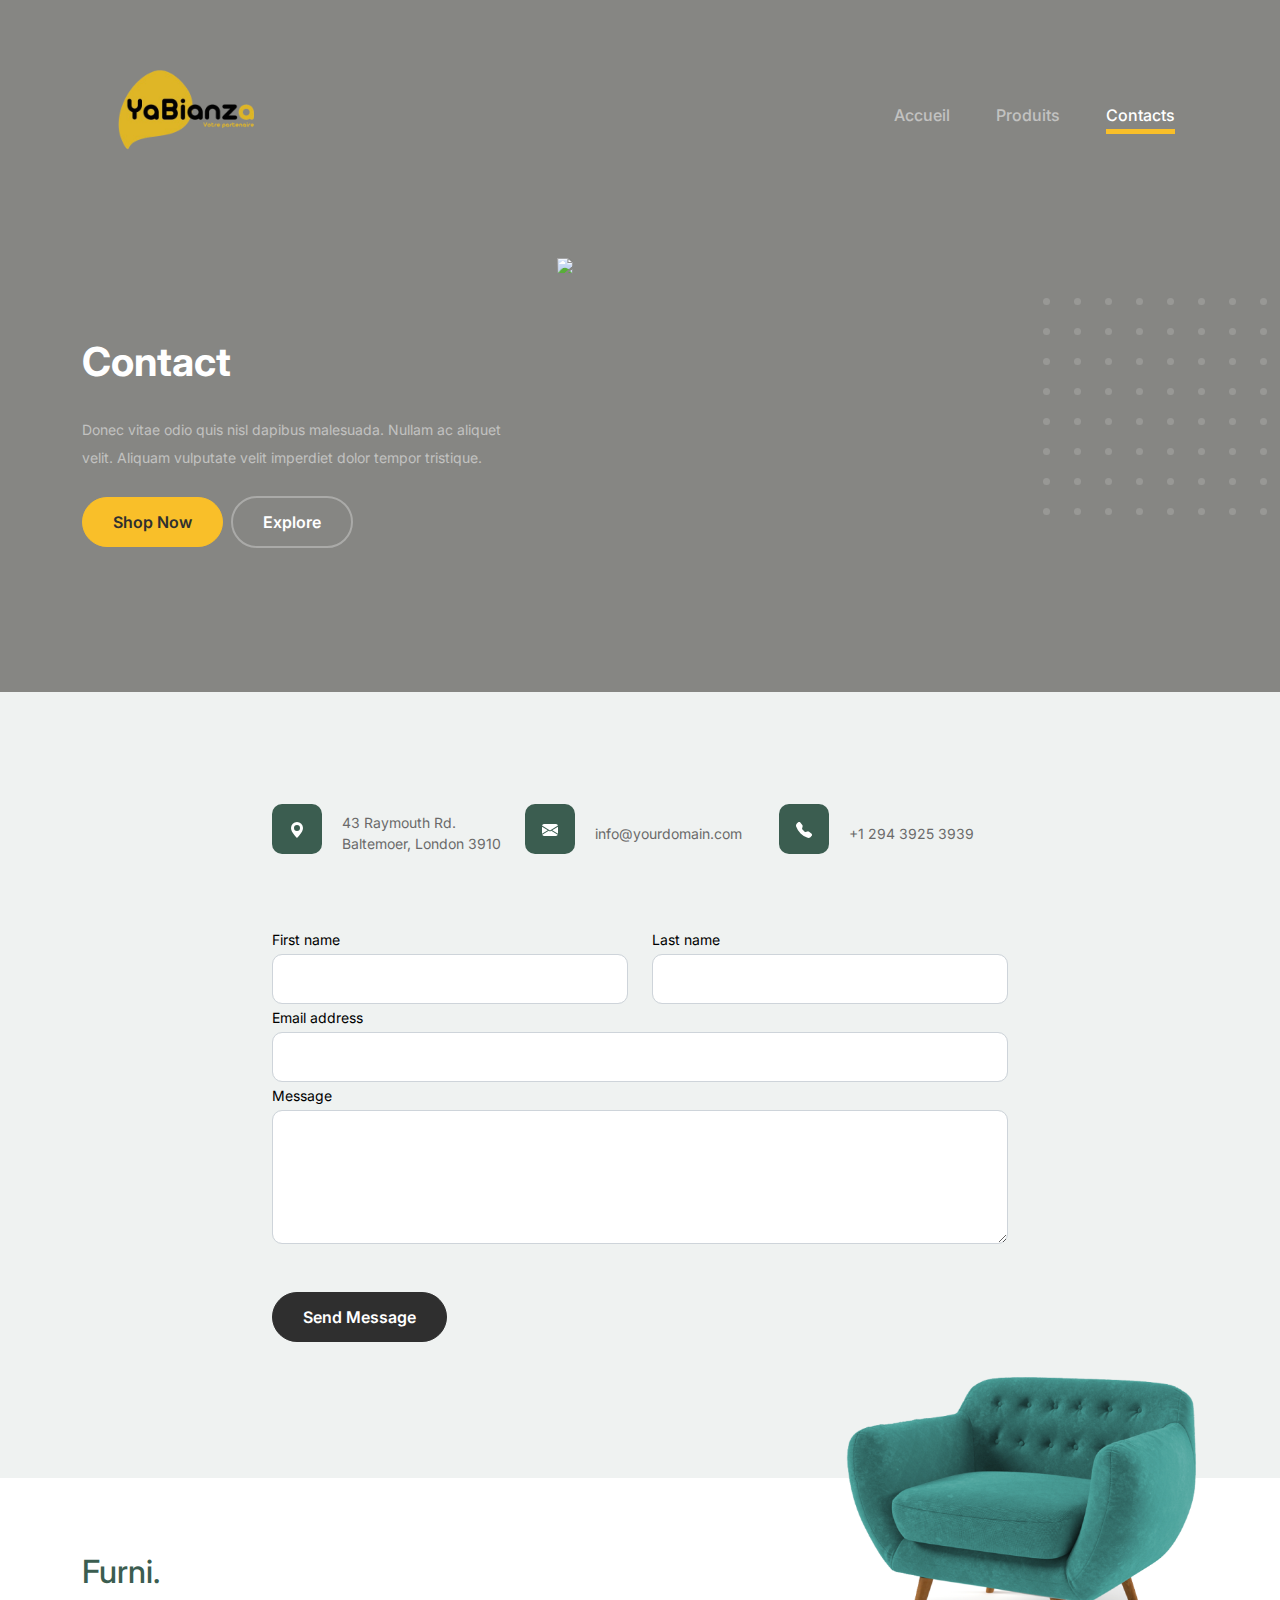
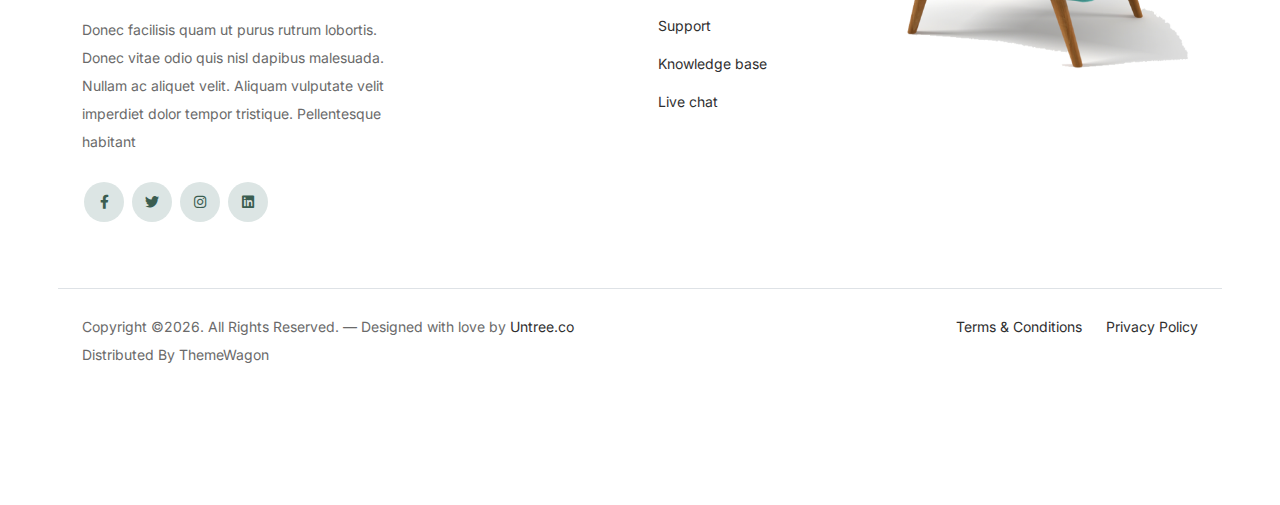
==== contact.html @ 7c20b100 "Premier version" ====
<!-- /*
* Bootstrap 5
* Template Name: Furni
* Template Author: Untree.co
* Template URI: https://untree.co/
* License: https://creativecommons.org/licenses/by/3.0/
*/ -->
<!doctype html>
<html lang="en">
<head>
  <meta charset="utf-8">
  <meta name="viewport" content="width=device-width, initial-scale=1, shrink-to-fit=no">
  <meta name="author" content="Untree.co">
  <link rel="shortcut icon" href="images/logo_ya_bianza.png">

  <meta name="description" content="" />
  <meta name="keywords" content="bootstrap, bootstrap4" />

		<!-- Bootstrap CSS -->
		<link href="css/bootstrap.min.css" rel="stylesheet">
		<link href="https://cdnjs.cloudflare.com/ajax/libs/font-awesome/6.0.0-beta3/css/all.min.css" rel="stylesheet">
		<link href="css/tiny-slider.css" rel="stylesheet">
		<link href="css/style.css" rel="stylesheet">
		<title>Ya bianza</title>
	</head>

	<body>

		<!-- Start Header/Navigation -->
		<nav class="custom-navbar navbar navbar navbar-expand-md navbar-dark bg-dark" arial-label="Furni navigation bar">

			<div class="container">
				<a >
					<img src="images/logo_ya_bianza.png" alt="&Ya bianza" style="height: 200px;">
				</a>

				<button class="navbar-toggler" type="button" data-bs-toggle="collapse" data-bs-target="#navbarsFurni" aria-controls="navbarsFurni" aria-expanded="false" aria-label="Toggle navigation">
					<span class="navbar-toggler-icon"></span>
				</button>

				<ul class="custom-navbar-nav navbar-nav ms-auto mb-2 mb-md-0">
					<li>
						<h6><a class="nav-link" href="index.html">Accueil</a></h6>
					</li>
					<li>
						<h6><a class="nav-link" href="shop.html">Produits</a></h6>
					</li>
					<li class="nav-item active">
						<h6><a class="nav-link" href="contact.html">Contacts</a></h6>
					</li>
				</ul>	
			</div>
				
		</nav>
		<!-- End Header/Navigation -->

		<!-- Start Hero Section -->
			<div class="hero">
				<div class="container">
					<div class="row justify-content-between">
						<div class="col-lg-5">
							<div class="intro-excerpt">
								<h1>Contact</h1>
								<p class="mb-4">Donec vitae odio quis nisl dapibus malesuada. Nullam ac aliquet velit. Aliquam vulputate velit imperdiet dolor tempor tristique.</p>
								<p><a href="" class="btn btn-secondary me-2">Shop Now</a><a href="#" class="btn btn-white-outline">Explore</a></p>
							</div>
						</div>
						<div class="col-lg-7">
							<div class="hero-img-wrap">
								<img src="images/couch.png" class="img-fluid">
							</div>
						</div>
					</div>
				</div>
			</div>
		<!-- End Hero Section -->

		
		<!-- Start Contact Form -->
		<div class="untree_co-section">
      <div class="container">

        <div class="block">
          <div class="row justify-content-center">


            <div class="col-md-8 col-lg-8 pb-4">


              <div class="row mb-5">
                <div class="col-lg-4">
                  <div  class="service no-shadow align-items-center link horizontal d-flex active" data-aos="fade-left" data-aos-delay="0">
                    <div class="service-icon color-1 mb-4">
                      <svg xmlns="http://www.w3.org/2000/svg" width="16" height="16" fill="currentColor" class="bi bi-geo-alt-fill" viewBox="0 0 16 16">
                        <path d="M8 16s6-5.686 6-10A6 6 0 0 0 2 6c0 4.314 6 10 6 10zm0-7a3 3 0 1 1 0-6 3 3 0 0 1 0 6z"/>
                      </svg>
                    </div> <!-- /.icon -->
                    <div class="service-contents">
                      <p>43 Raymouth Rd. Baltemoer, London 3910</p>
                    </div> <!-- /.service-contents-->
                  </div> <!-- /.service -->
                </div>

                <div class="col-lg-4">
                  <div  class="service no-shadow align-items-center link horizontal d-flex active" data-aos="fade-left" data-aos-delay="0">
                    <div class="service-icon color-1 mb-4">
                      <svg xmlns="http://www.w3.org/2000/svg" width="16" height="16" fill="currentColor" class="bi bi-envelope-fill" viewBox="0 0 16 16">
                        <path d="M.05 3.555A2 2 0 0 1 2 2h12a2 2 0 0 1 1.95 1.555L8 8.414.05 3.555zM0 4.697v7.104l5.803-3.558L0 4.697zM6.761 8.83l-6.57 4.027A2 2 0 0 0 2 14h12a2 2 0 0 0 1.808-1.144l-6.57-4.027L8 9.586l-1.239-.757zm3.436-.586L16 11.801V4.697l-5.803 3.546z"/>
                      </svg>
                    </div> <!-- /.icon -->
                    <div class="service-contents">
                      <p>info@yourdomain.com</p>
                    </div> <!-- /.service-contents-->
                  </div> <!-- /.service -->
                </div>

                <div class="col-lg-4">
                  <div  class="service no-shadow align-items-center link horizontal d-flex active" data-aos="fade-left" data-aos-delay="0">
                    <div class="service-icon color-1 mb-4">
                      <svg xmlns="http://www.w3.org/2000/svg" width="16" height="16" fill="currentColor" class="bi bi-telephone-fill" viewBox="0 0 16 16">
                        <path fill-rule="evenodd" d="M1.885.511a1.745 1.745 0 0 1 2.61.163L6.29 2.98c.329.423.445.974.315 1.494l-.547 2.19a.678.678 0 0 0 .178.643l2.457 2.457a.678.678 0 0 0 .644.178l2.189-.547a1.745 1.745 0 0 1 1.494.315l2.306 1.794c.829.645.905 1.87.163 2.611l-1.034 1.034c-.74.74-1.846 1.065-2.877.702a18.634 18.634 0 0 1-7.01-4.42 18.634 18.634 0 0 1-4.42-7.009c-.362-1.03-.037-2.137.703-2.877L1.885.511z"/>
                      </svg>
                    </div> <!-- /.icon -->
                    <div class="service-contents">
                      <p>+1 294 3925 3939</p>
                    </div> <!-- /.service-contents-->
                  </div> <!-- /.service -->
                </div>
              </div>

              <form>
                <div class="row">
                  <div class="col-6">
                    <div class="form-group">
                      <label class="text-black" for="fname">First name</label>
                      <input type="text" class="form-control" id="fname">
                    </div>
                  </div>
                  <div class="col-6">
                    <div class="form-group">
                      <label class="text-black" for="lname">Last name</label>
                      <input type="text" class="form-control" id="lname">
                    </div>
                  </div>
                </div>
                <div class="form-group">
                  <label class="text-black" for="email">Email address</label>
                  <input type="email" class="form-control" id="email">
                </div>

                <div class="form-group mb-5">
                  <label class="text-black" for="message">Message</label>
                  <textarea name="" class="form-control" id="message" cols="30" rows="5"></textarea>
                </div>

                <button type="submit" class="btn btn-primary-hover-outline">Send Message</button>
              </form>

            </div>

          </div>

        </div>

      </div>


    </div>
  </div>

  <!-- End Contact Form -->

		

		<!-- Start Footer Section -->
		<footer class="footer-section">
			<div class="container relative">

				<div class="sofa-img">
					<img src="images/sofa.png" alt="Image" class="img-fluid">
				</div>

				<div class="row">
				</div>

				<div class="row g-5 mb-5">
					<div class="col-lg-4">
						<div class="mb-4 footer-logo-wrap"><a href="#" class="footer-logo">Furni<span>.</span></a></div>
						<p class="mb-4">Donec facilisis quam ut purus rutrum lobortis. Donec vitae odio quis nisl dapibus malesuada. Nullam ac aliquet velit. Aliquam vulputate velit imperdiet dolor tempor tristique. Pellentesque habitant</p>

						<ul class="list-unstyled custom-social">
							<li><a href="#"><span class="fa fa-brands fa-facebook-f"></span></a></li>
							<li><a href="#"><span class="fa fa-brands fa-twitter"></span></a></li>
							<li><a href="#"><span class="fa fa-brands fa-instagram"></span></a></li>
							<li><a href="#"><span class="fa fa-brands fa-linkedin"></span></a></li>
						</ul>
					</div>

					<div class="col-lg-8">
						<div class="row links-wrap">
							<div class="col-6 col-sm-6 col-md-3">

							</div>

							<div class="col-6 col-sm-6 col-md-3">
								<ul class="list-unstyled">
									<li><a href="#">Support</a></li>
									<li><a href="#">Knowledge base</a></li>
									<li><a href="#">Live chat</a></li>
								</ul>
							</div>
					</div>

				</div>

				<div class="border-top copyright">
					<div class="row pt-4">
						<div class="col-lg-6">
							<p class="mb-2 text-center text-lg-start">Copyright &copy;<script>document.write(new Date().getFullYear());</script>. All Rights Reserved. &mdash; Designed with love by <a href="https://untree.co">Untree.co</a> Distributed By <a hreff="https://themewagon.com">ThemeWagon</a>  <!-- License information: https://untree.co/license/ -->
            </p>
						</div>

						<div class="col-lg-6 text-center text-lg-end">
							<ul class="list-unstyled d-inline-flex ms-auto">
								<li class="me-4"><a href="#">Terms &amp; Conditions</a></li>
								<li><a href="#">Privacy Policy</a></li>
							</ul>
						</div>

					</div>
				</div>

			</div>
		</footer>
		<!-- End Footer Section -->	


		<script src="js/bootstrap.bundle.min.js"></script>
		<script src="js/tiny-slider.js"></script>
		<script src="js/custom.js"></script>
	</body>

</html>
---- css/tiny-slider.css ----
.tns-outer{padding:0 !important}.tns-outer [hidden]{display:none !important}.tns-outer [aria-controls],.tns-outer [data-action]{cursor:pointer}.tns-slider{-webkit-transition:all 0s;-moz-transition:all 0s;transition:all 0s}.tns-slider>.tns-item{-webkit-box-sizing:border-box;-moz-box-sizing:border-box;box-sizing:border-box}.tns-horizontal.tns-subpixel{white-space:nowrap}.tns-horizontal.tns-subpixel>.tns-item{display:inline-block;vertical-align:top;white-space:normal}.tns-horizontal.tns-no-subpixel:after{content:'';display:table;clear:both}.tns-horizontal.tns-no-subpixel>.tns-item{float:left}.tns-horizontal.tns-carousel.tns-no-subpixel>.tns-item{margin-right:-100%}.tns-no-calc{position:relative;left:0}.tns-gallery{position:relative;left:0;min-height:1px}.tns-gallery>.tns-item{position:absolute;left:-100%;-webkit-transition:transform 0s, opacity 0s;-moz-transition:transform 0s, opacity 0s;transition:transform 0s, opacity 0s}.tns-gallery>.tns-slide-active{position:relative;left:auto !important}.tns-gallery>.tns-moving{-webkit-transition:all 0.25s;-moz-transition:all 0.25s;transition:all 0.25s}.tns-autowidth{display:inline-block}.tns-lazy-img{-webkit-transition:opacity 0.6s;-moz-transition:opacity 0.6s;transition:opacity 0.6s;opacity:0.6}.tns-lazy-img.tns-complete{opacity:1}.tns-ah{-webkit-transition:height 0s;-moz-transition:height 0s;transition:height 0s}.tns-ovh{overflow:hidden}.tns-visually-hidden{position:absolute;left:-10000em}.tns-transparent{opacity:0;visibility:hidden}.tns-fadeIn{opacity:1;filter:alpha(opacity=100);z-index:0}.tns-normal,.tns-fadeOut{opacity:0;filter:alpha(opacity=0);z-index:-1}.tns-vpfix{white-space:nowrap}.tns-vpfix>div,.tns-vpfix>li{display:inline-block}.tns-t-subp2{margin:0 auto;width:310px;position:relative;height:10px;overflow:hidden}.tns-t-ct{width:2333.3333333%;width:-webkit-calc(100% * 70 / 3);width:-moz-calc(100% * 70 / 3);width:calc(100% * 70 / 3);position:absolute;right:0}.tns-t-ct:after{content:'';display:table;clear:both}.tns-t-ct>div{width:1.4285714%;width:-webkit-calc(100% / 70);width:-moz-calc(100% / 70);width:calc(100% / 70);height:10px;float:left}

/*# sourceMappingURL=sourcemaps/tiny-slider.css.map */
---- css/style.css ----
/*
* Template Name: UntreeStore
* Template Author: Untree.co
* Author URI: https://untree.co/
* License: https://creativecommons.org/licenses/by/3.0/
*/
@import url("https://fonts.googleapis.com/css2?family=Inter:wght@400;500;600;700;800&display=swap");
body {
  overflow-x: hidden;
  position: relative; }

body {
  font-family: "Inter", sans-serif;
  font-weight: 400;
  line-height: 28px;
  color: #6a6a6a;
  font-size: 14px;
  background-color: #eff2f1; }

a {
  text-decoration: none;
  -webkit-transition: .3s all ease;
  -o-transition: .3s all ease;
  transition: .3s all ease;
  color: #2f2f2f;
  text-decoration: underline; }
  a:hover {
    color: #2f2f2f;
    text-decoration: none; }
  a.more {
    font-weight: 600; }

.custom-navbar {
  background: #868683 !important;
  padding-top: 20px;
  padding-bottom: 20px; }
  .custom-navbar .navbar-brand {
    font-size: 32px;
    font-weight: 600; }
    .custom-navbar .navbar-brand > span {
      opacity: .4; }
  .custom-navbar .navbar-toggler {
    border-color: transparent; }
    .custom-navbar .navbar-toggler:active, .custom-navbar .navbar-toggler:focus {
      -webkit-box-shadow: none;
      box-shadow: none;
      outline: none; }
  @media (min-width: 992px) {
    .custom-navbar .custom-navbar-nav li {
      margin-left: 15px;
      margin-right: 15px; } }
  .custom-navbar .custom-navbar-nav li a {
    font-weight: 500;
    color: #ffffff !important;
    opacity: .5;
    -webkit-transition: .3s all ease;
    -o-transition: .3s all ease;
    transition: .3s all ease;
    position: relative; }
    @media (min-width: 768px) {
      .custom-navbar .custom-navbar-nav li a:before {
        content: "";
        position: absolute;
        bottom: 0;
        left: 8px;
        right: 8px;
        background: #f9bf29;
        height: 5px;
        opacity: 1;
        visibility: visible;
        width: 0;
        -webkit-transition: .15s all ease-out;
        -o-transition: .15s all ease-out;
        transition: .15s all ease-out; } }
    .custom-navbar .custom-navbar-nav li a:hover {
      opacity: 1; }
      .custom-navbar .custom-navbar-nav li a:hover:before {
        width: calc(100% - 16px); }
  .custom-navbar .custom-navbar-nav li.active a {
    opacity: 1; }
    .custom-navbar .custom-navbar-nav li.active a:before {
      width: calc(100% - 16px); }
  .custom-navbar .custom-navbar-cta {
    margin-left: 0 !important;
    -webkit-box-orient: horizontal;
    -webkit-box-direction: normal;
    -ms-flex-direction: row;
    flex-direction: row; }
    @media (min-width: 768px) {
      .custom-navbar .custom-navbar-cta {
        margin-left: 40px !important; } }
    .custom-navbar .custom-navbar-cta li {
      margin-left: 0px;
      margin-right: 0px; }
      .custom-navbar .custom-navbar-cta li:first-child {
        margin-right: 20px; }

.hero {
  background: #868683;
  padding: calc(4rem - 30px) 0 0rem 0; }
  @media (min-width: 768px) {
    .hero {
      padding: calc(4rem - 30px) 0 4rem 0; } }
  @media (min-width: 992px) {
    .hero {
      padding: calc(8rem - 30px) 0 8rem 0; } }
  .hero .intro-excerpt {
    position: relative;
    z-index: 4; }
    @media (min-width: 992px) {
      .hero .intro-excerpt {
        max-width: 450px; } }
  .hero h1 {
    font-weight: 700;
    color: #ffffff;
    margin-bottom: 30px; }
    @media (min-width: 1400px) {
      .hero h1 {
        font-size: 54px; } }
  .hero p {
    color: rgba(255, 255, 255, 0.5);
    margin-botom: 30px; }
  .hero .hero-img-wrap {
    position: relative; }
    .hero .hero-img-wrap img {
      position: relative;
      top: 0px;
      right: 0px;
      z-index: 2;
      max-width: 780px;
      left: -20px; }
      @media (min-width: 768px) {
        .hero .hero-img-wrap img {
          right: 0px;
          left: -100px; } }
      @media (min-width: 992px) {
        .hero .hero-img-wrap img {
          left: 0px;
          top: -80px;
          position: absolute;
          right: -50px; } }
      @media (min-width: 1200px) {
        .hero .hero-img-wrap img {
          left: 0px;
          top: -80px;
          right: -100px; } }
    .hero .hero-img-wrap:after {
      content: "";
      position: absolute;
      width: 255px;
      height: 217px;
      background-image: url("../images/dots-light.svg");
      background-size: contain;
      background-repeat: no-repeat;
      right: -100px;
      top: -0px; }
      @media (min-width: 1200px) {
        .hero .hero-img-wrap:after {
          top: -40px; } }

.btn {
  font-weight: 600;
  padding: 12px 30px;
  border-radius: 30px;
  color: #ffffff;
  background: #2f2f2f;
  border-color: #2f2f2f; }
  .btn:hover {
    color: #ffffff;
    background: #222222;
    border-color: #222222; }
  .btn:active, .btn:focus {
    outline: none !important;
    -webkit-box-shadow: none;
    box-shadow: none; }
  .btn.btn-primary {
    background: #3b5d50;
    border-color: #3b5d50; }
    .btn.btn-primary:hover {
      background: #314d43;
      border-color: #314d43; }
  .btn.btn-secondary {
    color: #2f2f2f;
    background: #f9bf29;
    border-color: #f9bf29; }
    .btn.btn-secondary:hover {
      background: #f8b810;
      border-color: #f8b810; }
  .btn.btn-white-outline {
    background: transparent;
    border-width: 2px;
    border-color: rgba(255, 255, 255, 0.3); }
    .btn.btn-white-outline:hover {
      border-color: white;
      color: #ffffff; }

.section-title {
  color: #2f2f2f; }

.product-section {
  padding: 7rem 0; }
  .product-section .product-item {
    text-align: center;
    text-decoration: none;
    display: block;
    position: relative;
    padding-bottom: 50px;
    cursor: pointer; }
    .product-section .product-item .product-thumbnail {
      margin-bottom: 30px;
      position: relative;
      top: 0;
      -webkit-transition: .3s all ease;
      -o-transition: .3s all ease;
      transition: .3s all ease; }
    .product-section .product-item h3 {
      font-weight: 600;
      font-size: 16px; }
    .product-section .product-item strong {
      font-weight: 800 !important;
      font-size: 18px !important; }
    .product-section .product-item h3, .product-section .product-item strong {
      color: #2f2f2f;
      text-decoration: none; }
    .product-section .product-item .icon-cross {
      position: absolute;
      width: 35px;
      height: 35px;
      display: inline-block;
      background: #2f2f2f;
      bottom: 15px;
      left: 50%;
      -webkit-transform: translateX(-50%);
      -ms-transform: translateX(-50%);
      transform: translateX(-50%);
      margin-bottom: -17.5px;
      border-radius: 50%;
      opacity: 0;
      visibility: hidden;
      -webkit-transition: .3s all ease;
      -o-transition: .3s all ease;
      transition: .3s all ease; }
      .product-section .product-item .icon-cross img {
        position: absolute;
        left: 50%;
        top: 50%;
        -webkit-transform: translate(-50%, -50%);
        -ms-transform: translate(-50%, -50%);
        transform: translate(-50%, -50%); }
    .product-section .product-item:before {
      bottom: 0;
      left: 0;
      right: 0;
      position: absolute;
      content: "";
      background: #dce5e4;
      height: 0%;
      z-index: -1;
      border-radius: 10px;
      -webkit-transition: .3s all ease;
      -o-transition: .3s all ease;
      transition: .3s all ease; }
    .product-section .product-item:hover .product-thumbnail {
      top: -25px; }
    .product-section .product-item:hover .icon-cross {
      bottom: 0;
      opacity: 1;
      visibility: visible; }
    .product-section .product-item:hover:before {
      height: 70%; }

.why-choose-section {
  padding: 7rem 0; }
  .why-choose-section .img-wrap {
    position: relative; }
    .why-choose-section .img-wrap:before {
      position: absolute;
      content: "";
      width: 255px;
      height: 217px;
      background-image: url("../images/dots-yellow.svg");
      background-repeat: no-repeat;
      background-size: contain;
      -webkit-transform: translate(-40%, -40%);
      -ms-transform: translate(-40%, -40%);
      transform: translate(-40%, -40%);
      z-index: -1; }
    .why-choose-section .img-wrap img {
      border-radius: 20px; }

.feature {
  margin-bottom: 30px; }
  .feature .icon {
    display: inline-block;
    position: relative;
    margin-bottom: 20px; }
    .feature .icon:before {
      content: "";
      width: 33px;
      height: 33px;
      position: absolute;
      background: rgba(59, 93, 80, 0.2);
      border-radius: 50%;
      right: -8px;
      bottom: 0; }
  .feature h3 {
    font-size: 14px;
    color: #2f2f2f; }
  .feature p {
    font-size: 14px;
    line-height: 22px;
    color: #6a6a6a; }

  
.custom-list {
  width: 100%; }
  .custom-list li {
    display: inline-block;
    width: calc(50% - 20px);
    margin-bottom: 12px;
    line-height: 1.5;
    position: relative;
    padding-left: 20px; }
    .custom-list li:before {
      content: "";
      width: 8px;
      height: 8px;
      border-radius: 50%;
      border: 2px solid #3b5d50;
      position: absolute;
      left: 0;
      top: 8px; }

.popular-product {
  padding: 0 0 7rem 0; }
  .popular-product .product-item-sm h3 {
    font-size: 14px;
    font-weight: 700;
    color: #2f2f2f; }
  .popular-product .product-item-sm a {
    text-decoration: none;
    color: #2f2f2f;
    -webkit-transition: .3s all ease;
    -o-transition: .3s all ease;
    transition: .3s all ease; }
    .popular-product .product-item-sm a:hover {
      color: rgba(47, 47, 47, 0.5); }
  .popular-product .product-item-sm p {
    line-height: 1.4;
    margin-bottom: 10px;
    font-size: 14px; }
  .popular-product .product-item-sm .thumbnail {
    margin-right: 10px;
    -webkit-box-flex: 0;
    -ms-flex: 0 0 120px;
    flex: 0 0 120px;
    position: relative; }
    .popular-product .product-item-sm .thumbnail:before {
      content: "";
      position: absolute;
      border-radius: 20px;
      background: #dce5e4;
      width: 98px;
      height: 98px;
      top: 50%;
      left: 50%;
      -webkit-transform: translate(-50%, -50%);
      -ms-transform: translate(-50%, -50%);
      transform: translate(-50%, -50%);
      z-index: -1; }

.testimonial-section {
  padding: 3rem 0 7rem 0; }

.testimonial-slider-wrap {
  position: relative; }
  .testimonial-slider-wrap .tns-inner {
    padding-top: 30px; }
  .testimonial-slider-wrap .item .testimonial-block blockquote {
    font-size: 16px; }
    @media (min-width: 768px) {
      .testimonial-slider-wrap .item .testimonial-block blockquote {
        line-height: 32px;
        font-size: 18px; } }
  .testimonial-slider-wrap .item .testimonial-block .author-info .author-pic {
    margin-bottom: 20px; }
    .testimonial-slider-wrap .item .testimonial-block .author-info .author-pic img {
      max-width: 80px;
      border-radius: 50%; }
  .testimonial-slider-wrap .item .testimonial-block .author-info h3 {
    font-size: 14px;
    font-weight: 700;
    color: #2f2f2f;
    margin-bottom: 0; }
  .testimonial-slider-wrap #testimonial-nav {
    position: absolute;
    top: 50%;
    z-index: 99;
    width: 100%;
    display: none; }
    @media (min-width: 768px) {
      .testimonial-slider-wrap #testimonial-nav {
        display: block; } }
    .testimonial-slider-wrap #testimonial-nav > span {
      cursor: pointer;
      position: absolute;
      width: 58px;
      height: 58px;
      line-height: 58px;
      border-radius: 50%;
      background: rgba(59, 93, 80, 0.1);
      color: #2f2f2f;
      -webkit-transition: .3s all ease;
      -o-transition: .3s all ease;
      transition: .3s all ease; }
      .testimonial-slider-wrap #testimonial-nav > span:hover {
        background: #3b5d50;
        color: #ffffff; }
    .testimonial-slider-wrap #testimonial-nav .prev {
      left: -10px; }
    .testimonial-slider-wrap #testimonial-nav .next {
      right: 0; }
  .testimonial-slider-wrap .tns-nav {
    position: absolute;
    bottom: -50px;
    left: 50%;
    -webkit-transform: translateX(-50%);
    -ms-transform: translateX(-50%);
    transform: translateX(-50%); }
    .testimonial-slider-wrap .tns-nav button {
      background: none;
      border: none;
      display: inline-block;
      position: relative;
      width: 0 !important;
      height: 7px !important;
      margin: 2px; }
      .testimonial-slider-wrap .tns-nav button:active, .testimonial-slider-wrap .tns-nav button:focus, .testimonial-slider-wrap .tns-nav button:hover {
        outline: none;
        -webkit-box-shadow: none;
        box-shadow: none;
        background: none; }
      .testimonial-slider-wrap .tns-nav button:before {
        display: block;
        width: 7px;
        height: 7px;
        left: 0;
        top: 0;
        position: absolute;
        content: "";
        border-radius: 50%;
        -webkit-transition: .3s all ease;
        -o-transition: .3s all ease;
        transition: .3s all ease;
        background-color: #d6d6d6; }
      .testimonial-slider-wrap .tns-nav button:hover:before, .testimonial-slider-wrap .tns-nav button.tns-nav-active:before {
        background-color: #3b5d50; }

.before-footer-section {
  padding: 7rem 0 12rem 0 !important; }

.blog-section {
  padding: 7rem 0 12rem 0; }
  .blog-section .post-entry a {
    text-decoration: none; }
  .blog-section .post-entry .post-thumbnail {
    display: block;
    margin-bottom: 20px; }
    .blog-section .post-entry .post-thumbnail img {
      border-radius: 20px;
      -webkit-transition: .3s all ease;
      -o-transition: .3s all ease;
      transition: .3s all ease; }
  .blog-section .post-entry .post-content-entry {
    padding-left: 15px;
    padding-right: 15px; }
    .blog-section .post-entry .post-content-entry h3 {
      font-size: 16px;
      margin-bottom: 0;
      font-weight: 600;
      margin-bottom: 7px; }
    .blog-section .post-entry .post-content-entry .meta {
      font-size: 14px; }
      .blog-section .post-entry .post-content-entry .meta a {
        font-weight: 600; }
  .blog-section .post-entry:hover .post-thumbnail img, .blog-section .post-entry:focus .post-thumbnail img {
    opacity: .7; }

.footer-section {
  padding: 80px 0;
  background: #ffffff; }
  .footer-section .relative {
    position: relative; }
  .footer-section a {
    text-decoration: none;
    color: #2f2f2f;
    -webkit-transition: .3s all ease;
    -o-transition: .3s all ease;
    transition: .3s all ease; }
    .footer-section a:hover {
      color: rgba(47, 47, 47, 0.5); }
  .footer-section .subscription-form {
    margin-bottom: 40px;
    position: relative;
    z-index: 2;
    margin-top: 100px; }
    @media (min-width: 992px) {
      .footer-section .subscription-form {
        margin-top: 0px;
        margin-bottom: 80px; } }
    .footer-section .subscription-form h3 {
      font-size: 18px;
      font-weight: 500;
      color: #3b5d50; }
    .footer-section .subscription-form .form-control {
      height: 50px;
      border-radius: 10px;
      font-family: "Inter", sans-serif; }
      .footer-section .subscription-form .form-control:active, .footer-section .subscription-form .form-control:focus {
        outline: none;
        -webkit-box-shadow: none;
        box-shadow: none;
        border-color: #3b5d50;
        -webkit-box-shadow: 0 1px 4px 0 rgba(0, 0, 0, 0.2);
        box-shadow: 0 1px 4px 0 rgba(0, 0, 0, 0.2); }
      .footer-section .subscription-form .form-control::-webkit-input-placeholder {
        font-size: 14px; }
      .footer-section .subscription-form .form-control::-moz-placeholder {
        font-size: 14px; }
      .footer-section .subscription-form .form-control:-ms-input-placeholder {
        font-size: 14px; }
      .footer-section .subscription-form .form-control:-moz-placeholder {
        font-size: 14px; }
    .footer-section .subscription-form .btn {
      border-radius: 10px !important; }
  .footer-section .sofa-img {
    position: absolute;
    top: -200px;
    z-index: 1;
    right: 0; }
    .footer-section .sofa-img img {
      max-width: 380px; }
  .footer-section .links-wrap {
    margin-top: 0px; }
    @media (min-width: 992px) {
      .footer-section .links-wrap {
        margin-top: 54px; } }
    .footer-section .links-wrap ul li {
      margin-bottom: 10px; }
  .footer-section .footer-logo-wrap .footer-logo {
    font-size: 32px;
    font-weight: 500;
    text-decoration: none;
    color: #3b5d50; }
  .footer-section .custom-social li {
    margin: 2px;
    display: inline-block; }
    .footer-section .custom-social li a {
      width: 40px;
      height: 40px;
      text-align: center;
      line-height: 40px;
      display: inline-block;
      background: #dce5e4;
      color: #3b5d50;
      border-radius: 50%; }
      .footer-section .custom-social li a:hover {
        background: #3b5d50;
        color: #ffffff; }
  .footer-section .border-top {
    border-color: #dce5e4; }
    .footer-section .border-top.copyright {
      font-size: 14px !important; }

.untree_co-section {
  padding: 7rem 0; }

.form-control {
  height: 50px;
  border-radius: 10px;
  font-family: "Inter", sans-serif; }
  .form-control:active, .form-control:focus {
    outline: none;
    -webkit-box-shadow: none;
    box-shadow: none;
    border-color: #3b5d50;
    -webkit-box-shadow: 0 1px 4px 0 rgba(0, 0, 0, 0.2);
    box-shadow: 0 1px 4px 0 rgba(0, 0, 0, 0.2); }
  .form-control::-webkit-input-placeholder {
    font-size: 14px; }
  .form-control::-moz-placeholder {
    font-size: 14px; }
  .form-control:-ms-input-placeholder {
    font-size: 14px; }
  .form-control:-moz-placeholder {
    font-size: 14px; }

.service {
  line-height: 1.5; }
  .service .service-icon {
    border-radius: 10px;
    -webkit-box-flex: 0;
    -ms-flex: 0 0 50px;
    flex: 0 0 50px;
    height: 50px;
    line-height: 50px;
    text-align: center;
    background: #3b5d50;
    margin-right: 20px;
    color: #ffffff; }

textarea {
  height: auto !important; }

.site-blocks-table {
  overflow: auto; }
  .site-blocks-table .product-thumbnail {
    width: 200px; }
  .site-blocks-table .btn {
    padding: 2px 10px; }
  .site-blocks-table thead th {
    padding: 30px;
    text-align: center;
    border-width: 0px !important;
    vertical-align: middle;
    color: rgba(0, 0, 0, 0.8);
    font-size: 18px; }
  .site-blocks-table td {
    padding: 20px;
    text-align: center;
    vertical-align: middle;
    color: rgba(0, 0, 0, 0.8); }
  .site-blocks-table tbody tr:first-child td {
    border-top: 1px solid #3b5d50 !important; }
  .site-blocks-table .btn {
    background: none !important;
    color: #000000;
    border: none;
    height: auto !important; }

.site-block-order-table th {
  border-top: none !important;
  border-bottom-width: 1px !important; }

.site-block-order-table td, .site-block-order-table th {
  color: #000000; }

.couponcode-wrap input {
  border-radius: 10px !important; }

.text-primary {
  color: #3b5d50 !important; }

.thankyou-icon {
  position: relative;
  color: #3b5d50; }
  .thankyou-icon:before {
    position: absolute;
    content: "";
    width: 50px;
    height: 50px;
    border-radius: 50%;
    background: rgba(59, 93, 80, 0.2); }
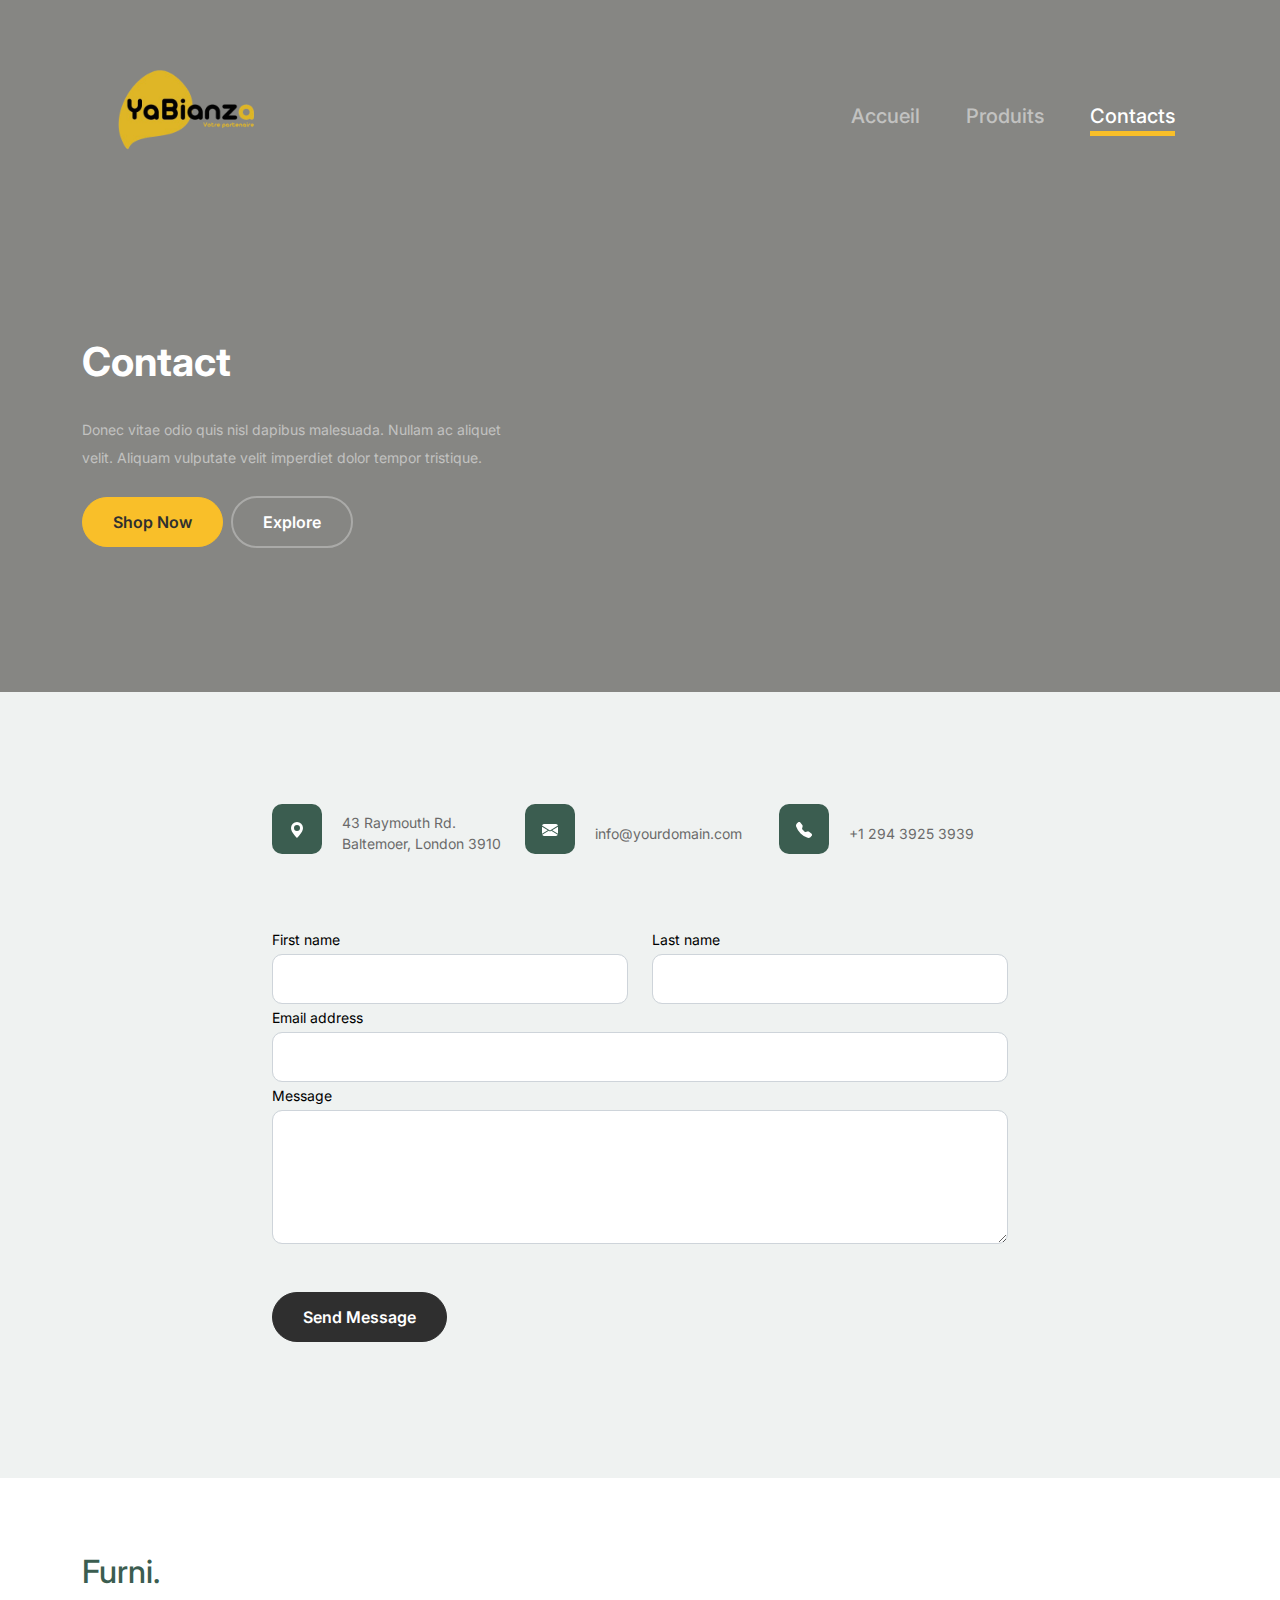
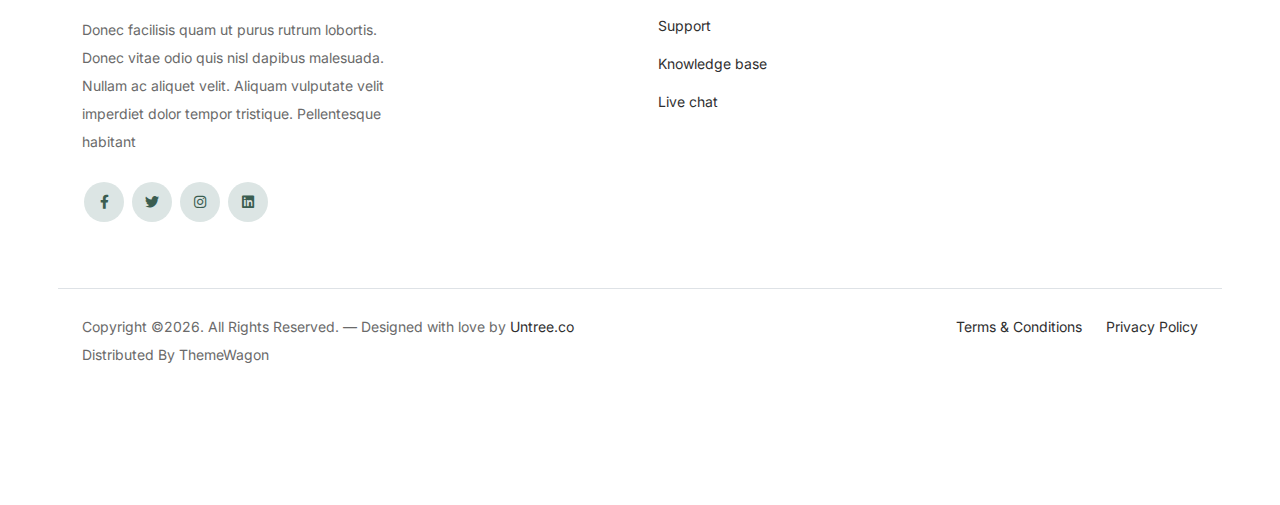
==== commit ba822d29: "modification" ====
--- a/contact.html
+++ b/contact.html
@@ -40,13 +40,13 @@
 
 				<ul class="custom-navbar-nav navbar-nav ms-auto mb-2 mb-md-0">
 					<li>
-						<h6><a class="nav-link" href="index.html">Accueil</a></h6>
+						<h5><a class="nav-link" href="index.html">Accueil</a></h5>
 					</li>
 					<li>
-						<h6><a class="nav-link" href="shop.html">Produits</a></h6>
+						<h5><a class="nav-link" href="shop.html">Produits</a></h5>
 					</li>
 					<li class="nav-item active">
-						<h6><a class="nav-link" href="contact.html">Contacts</a></h6>
+						<h5><a class="nav-link" href="contact.html">Contacts</a></h6>
 					</li>
 				</ul>	
 			</div>
@@ -63,11 +63,6 @@
 								<h1>Contact</h1>
 								<p class="mb-4">Donec vitae odio quis nisl dapibus malesuada. Nullam ac aliquet velit. Aliquam vulputate velit imperdiet dolor tempor tristique.</p>
 								<p><a href="" class="btn btn-secondary me-2">Shop Now</a><a href="#" class="btn btn-white-outline">Explore</a></p>
-							</div>
-						</div>
-						<div class="col-lg-7">
-							<div class="hero-img-wrap">
-								<img src="images/couch.png" class="img-fluid">
 							</div>
 						</div>
 					</div>
@@ -176,10 +171,6 @@
 		<footer class="footer-section">
 			<div class="container relative">
 
-				<div class="sofa-img">
-					<img src="images/sofa.png" alt="Image" class="img-fluid">
-				</div>
-
 				<div class="row">
 				</div>
 
